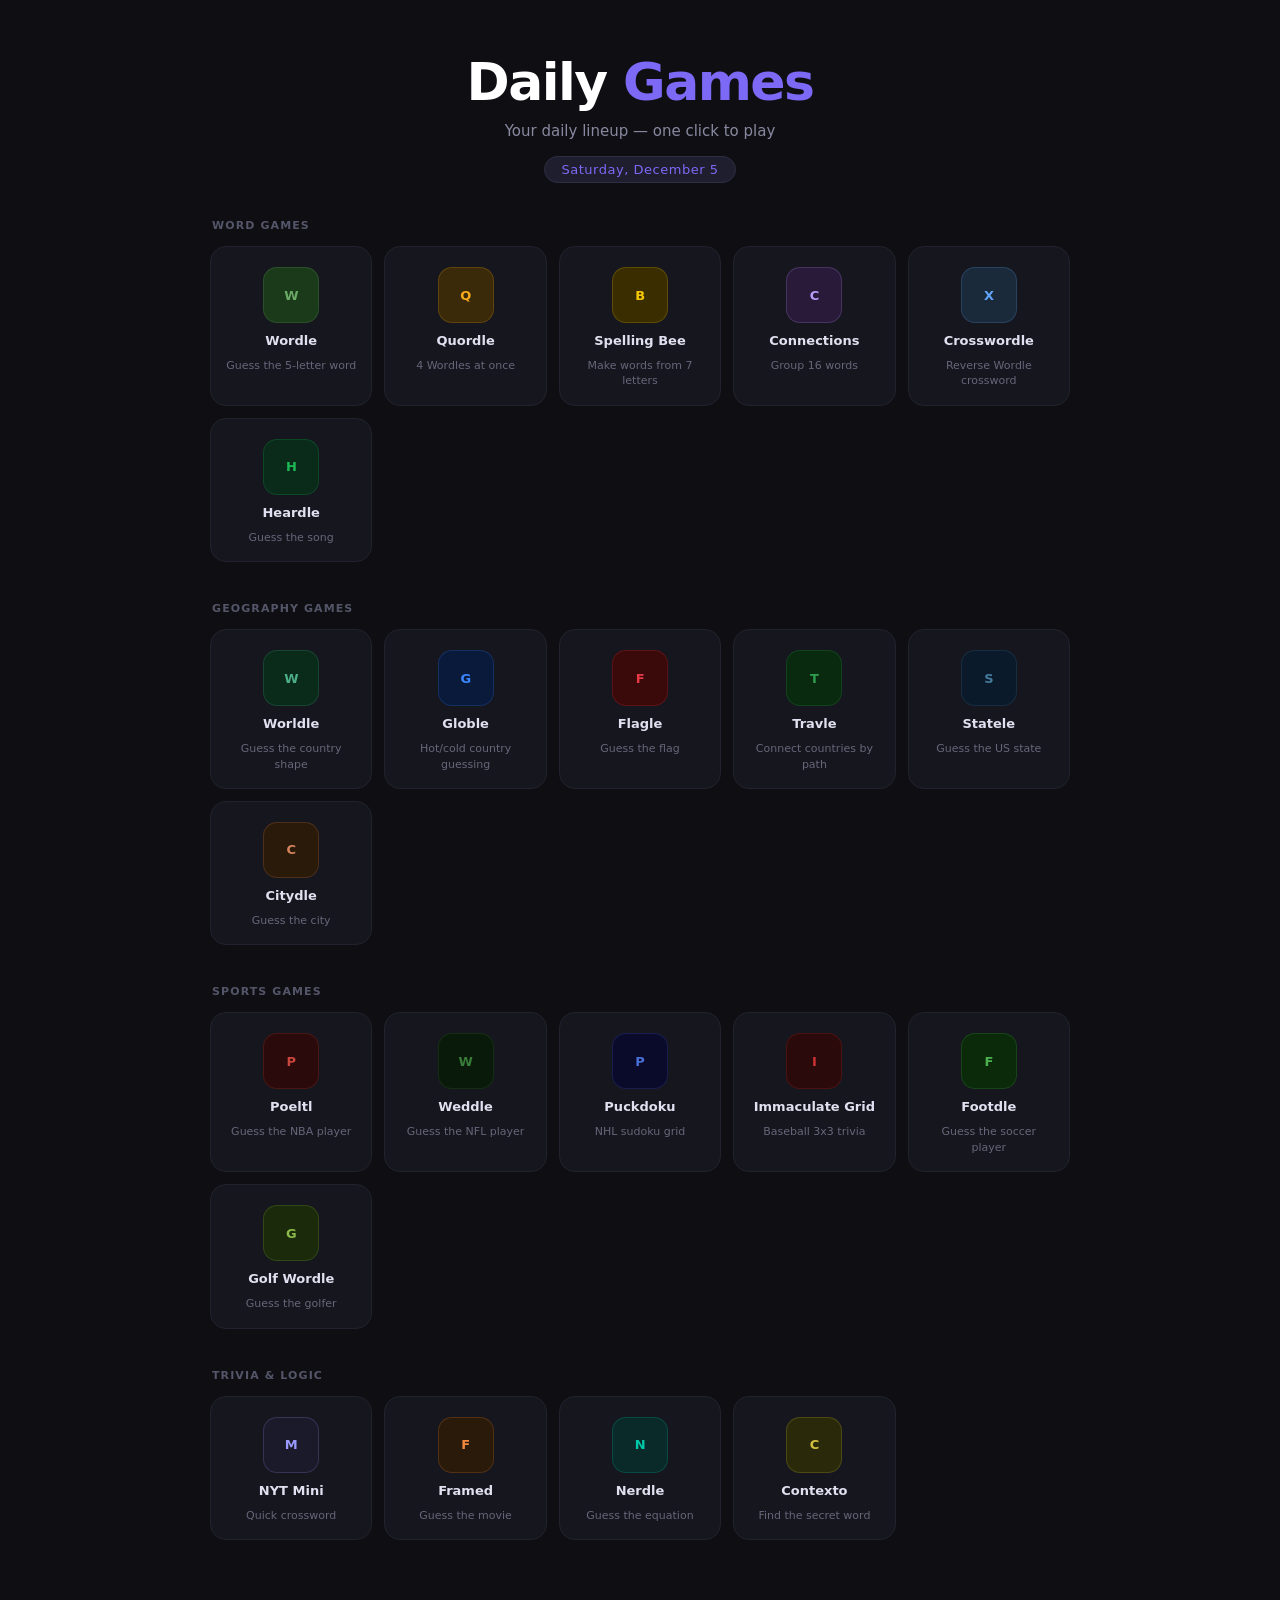
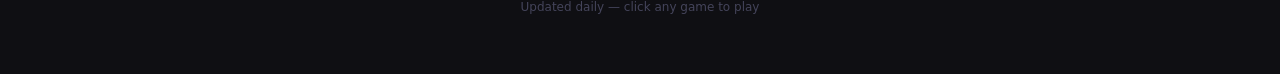
==== index.html @ 41d99f21 "Add files via upload" ====
<!DOCTYPE html>
<html lang="en">
<head>
  <meta charset="UTF-8" />
  <meta name="viewport" content="width=device-width, initial-scale=1.0" />
  <title>Daily Games</title>
  <style>
    *, *::before, *::after { box-sizing: border-box; margin: 0; padding: 0; }

    body {
      font-family: system-ui, -apple-system, sans-serif;
      background: #0f0f13;
      color: #e8e8f0;
      min-height: 100vh;
      padding: 0 16px 60px;
    }

    header {
      text-align: center;
      padding: 52px 0 36px;
    }

    header h1 {
      font-size: clamp(32px, 6vw, 52px);
      font-weight: 700;
      letter-spacing: -0.03em;
      color: #ffffff;
    }

    header h1 span {
      color: #7c6af7;
    }

    header p {
      margin-top: 10px;
      font-size: 15px;
      color: #8888a0;
    }

    .date-pill {
      display: inline-block;
      margin-top: 16px;
      background: #1e1e2e;
      border: 1px solid #2e2e44;
      border-radius: 999px;
      padding: 5px 16px;
      font-size: 13px;
      color: #7c6af7;
      letter-spacing: 0.04em;
    }

    .section {
      max-width: 860px;
      margin: 0 auto 40px;
    }

    .section-label {
      font-size: 11px;
      font-weight: 600;
      letter-spacing: 0.1em;
      text-transform: uppercase;
      color: #55556a;
      margin-bottom: 14px;
      padding-left: 2px;
    }

    .grid {
      display: grid;
      grid-template-columns: repeat(auto-fill, minmax(150px, 1fr));
      gap: 12px;
    }

    .card {
      background: #16161f;
      border: 1px solid #22222e;
      border-radius: 16px;
      padding: 20px 14px 16px;
      display: flex;
      flex-direction: column;
      align-items: center;
      gap: 10px;
      text-decoration: none;
      transition: border-color 0.15s, background 0.15s, transform 0.1s;
      cursor: pointer;
    }

    .card:hover {
      background: #1c1c28;
      border-color: #3a3a55;
      transform: translateY(-2px);
    }

    .card:active {
      transform: translateY(0);
    }

    .icon {
      width: 56px;
      height: 56px;
      border-radius: 14px;
      display: flex;
      align-items: center;
      justify-content: center;
      font-size: 13px;
      font-weight: 700;
      letter-spacing: -0.02em;
    }

    .card-name {
      font-size: 13px;
      font-weight: 600;
      color: #e0e0f0;
      text-align: center;
    }

    .card-type {
      font-size: 11px;
      color: #66667a;
      text-align: center;
      line-height: 1.4;
    }

    footer {
      text-align: center;
      padding-top: 20px;
      font-size: 12px;
      color: #44445a;
    }

    @media (max-width: 480px) {
      .grid { grid-template-columns: repeat(auto-fill, minmax(130px, 1fr)); gap: 10px; }
    }
  </style>
</head>
<body>

<header>
  <h1>Daily <span>Games</span></h1>
  <p>Your daily lineup — one click to play</p>
  <div class="date-pill" id="today-date"></div>
</header>

<div class="section">
  <p class="section-label">Word Games</p>
  <div class="grid" id="word-games"></div>
</div>

<div class="section">
  <p class="section-label">Geography Games</p>
  <div class="grid" id="geo-games"></div>
</div>

<div class="section">
  <p class="section-label">Sports Games</p>
  <div class="grid" id="sports-games"></div>
</div>

<div class="section">
  <p class="section-label">Trivia &amp; Logic</p>
  <div class="grid" id="trivia-games"></div>
</div>

<footer>Updated daily &mdash; click any game to play</footer>

<script>
  const wordGames = [
    { name: "Wordle", type: "Guess the 5-letter word", url: "https://www.nytimes.com/games/wordle/index.html", bg: "#1a3a1a", color: "#6aaa64", letter: "W" },
    { name: "Quordle", type: "4 Wordles at once", url: "https://www.merriam-webster.com/games/quordle/", bg: "#3a2a0a", color: "#f6aa1c", letter: "Q" },
    { name: "Spelling Bee", type: "Make words from 7 letters", url: "https://www.nytimes.com/puzzles/spelling-bee", bg: "#3a2e00", color: "#f7c60a", letter: "B" },
    { name: "Connections", type: "Group 16 words", url: "https://www.nytimes.com/games/connections", bg: "#2a1a3a", color: "#b59df8", letter: "C" },
    { name: "Crosswordle", type: "Reverse Wordle crossword", url: "https://crosswordle.vercel.app/", bg: "#1a2a3a", color: "#60a5fa", letter: "X" },
    { name: "Heardle", type: "Guess the song", url: "https://spotify.com/heardle", bg: "#0a2a1a", color: "#1db954", letter: "H" },
  ];

  const geoGames = [
    { name: "Worldle", type: "Guess the country shape", url: "https://worldle.teuteuf.fr/", bg: "#0a2a1a", color: "#4caf8a", letter: "W" },
    { name: "Globle", type: "Hot/cold country guessing", url: "https://globle-game.com/", bg: "#0a1a3a", color: "#3a86ff", letter: "G" },
    { name: "Flagle", type: "Guess the flag", url: "https://www.flagle.io/", bg: "#3a0a0a", color: "#e63946", letter: "F" },
    { name: "Travle", type: "Connect countries by path", url: "https://travle.earth/", bg: "#0a2a10", color: "#2d9e4f", letter: "T" },
    { name: "Statele", type: "Guess the US state", url: "https://statele.teuteuf.fr/", bg: "#0a1a2a", color: "#457b9d", letter: "S" },
    { name: "Citydle", type: "Guess the city", url: "https://citydle.com/", bg: "#2a1a0a", color: "#d4845a", letter: "C" },
  ];

  const sportsGames = [
    { name: "Poeltl", type: "Guess the NBA player", url: "https://poeltl.dunk.town/", bg: "#2a0a0a", color: "#c9463d", letter: "P" },
    { name: "Weddle", type: "Guess the NFL player", url: "https://www.weddlegame.com/", bg: "#0a1a0a", color: "#3a7d3a", letter: "W" },
    { name: "Puckdoku", type: "NHL sudoku grid", url: "https://puckdoku.com/", bg: "#0a0a2a", color: "#4a6fd8", letter: "P" },
    { name: "Immaculate Grid", type: "Baseball 3x3 trivia", url: "https://www.immaculategrid.com/", bg: "#2a0a0a", color: "#cc3433", letter: "I" },
    { name: "Footdle", type: "Guess the soccer player", url: "https://www.footdle.app/", bg: "#0a2a0a", color: "#4caf50", letter: "F" },
    { name: "Golf Wordle", type: "Guess the golfer", url: "https://golfdle.com/", bg: "#1a2a0a", color: "#8ab84a", letter: "G" },
  ];

  const triviaGames = [
    { name: "NYT Mini", type: "Quick crossword", url: "https://www.nytimes.com/crosswords/game/mini", bg: "#1a1a2a", color: "#9999ff", letter: "M" },
    { name: "Framed", type: "Guess the movie", url: "https://framed.wtf/", bg: "#2a1a0a", color: "#f0883e", letter: "F" },
    { name: "Nerdle", type: "Guess the equation", url: "https://nerdlegame.com/", bg: "#0a2a2a", color: "#00c8aa", letter: "N" },
    { name: "Contexto", type: "Find the secret word", url: "https://contexto.me/", bg: "#2a2a0a", color: "#d4c040", letter: "C" },
  ];

  function renderGames(games, containerId) {
    const container = document.getElementById(containerId);
    games.forEach(g => {
      const a = document.createElement('a');
      a.className = 'card';
      a.href = g.url;
      a.target = '_blank';
      a.rel = 'noopener noreferrer';
      a.innerHTML = `
        <div class="icon" style="background:${g.bg}; color:${g.color}; border: 1px solid ${g.color}33;">${g.letter}</div>
        <p class="card-name">${g.name}</p>
        <p class="card-type">${g.type}</p>
      `;
      container.appendChild(a);
    });
  }

  renderGames(wordGames, 'word-games');
  renderGames(geoGames, 'geo-games');
  renderGames(sportsGames, 'sports-games');
  renderGames(triviaGames, 'trivia-games');

  const d = new Date();
  document.getElementById('today-date').textContent = d.toLocaleDateString('en-US', { weekday: 'long', month: 'long', day: 'numeric' });
</script>

</body>
</html>
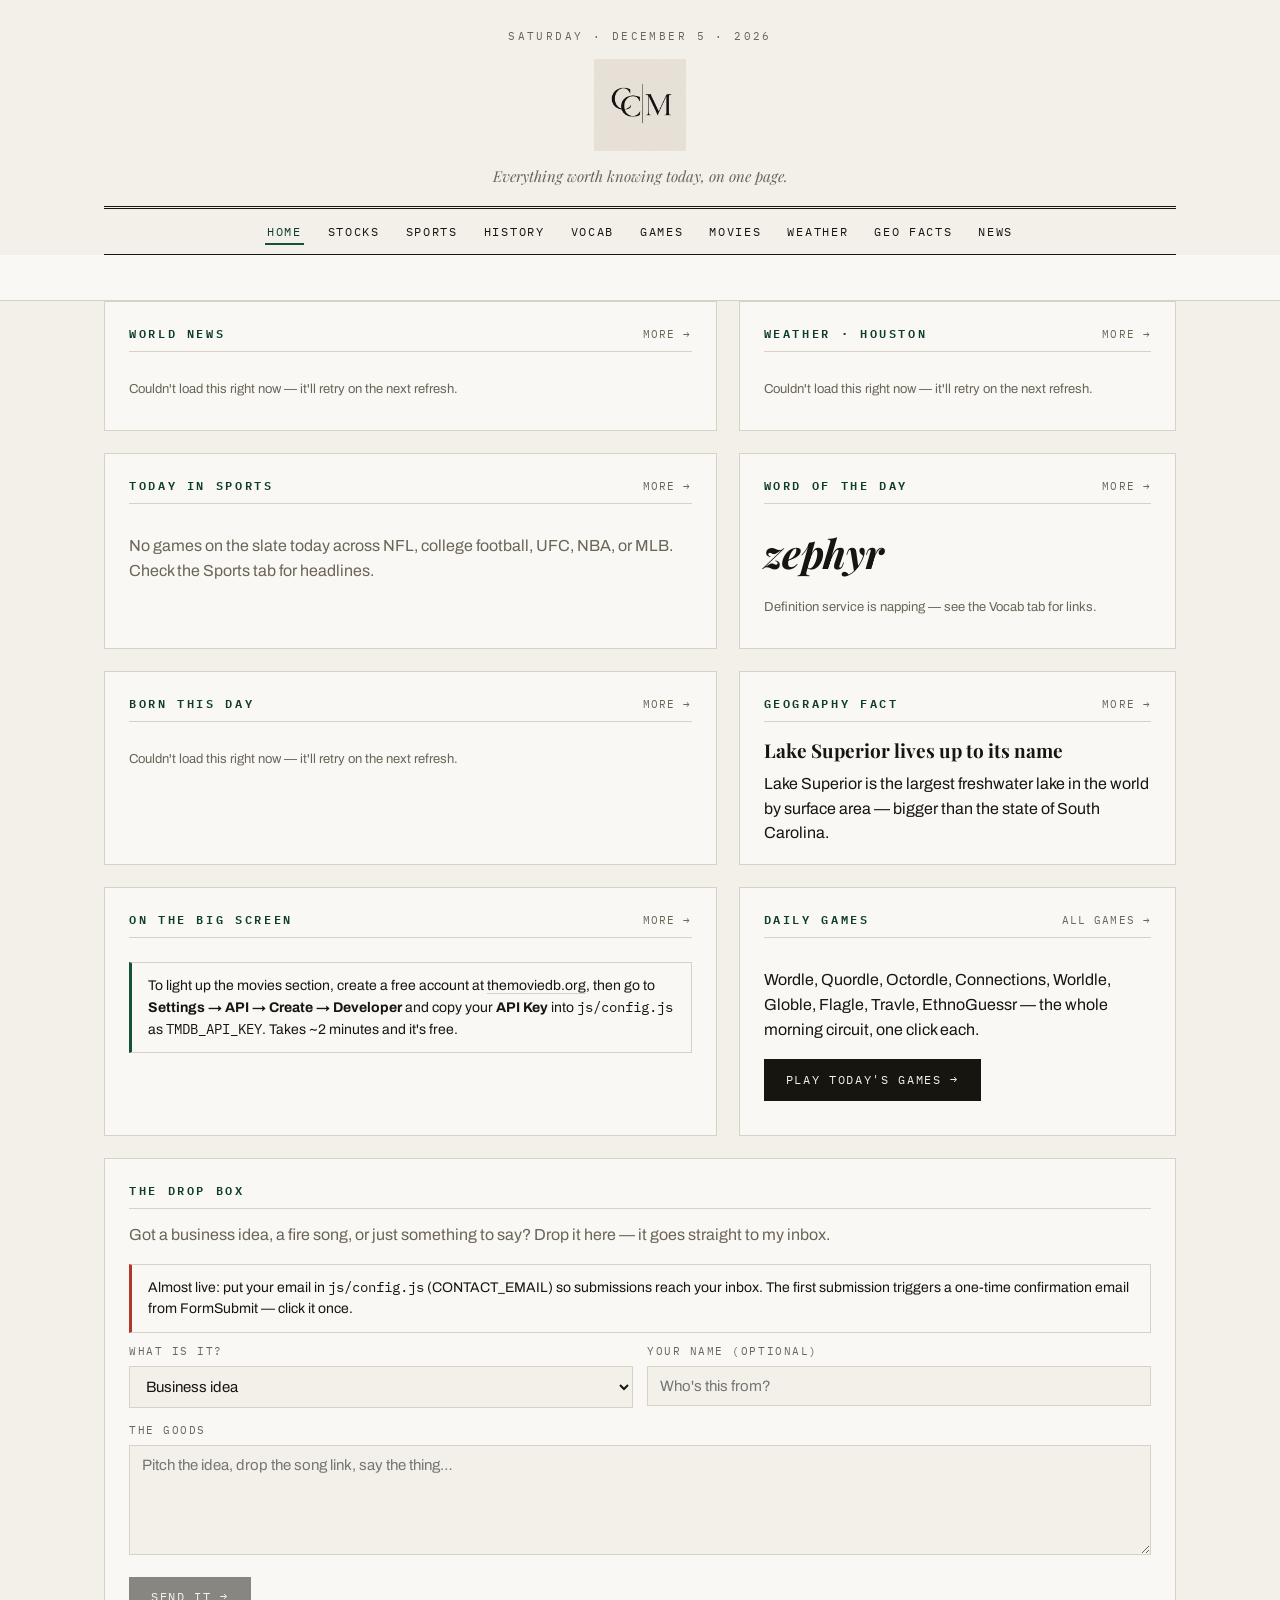
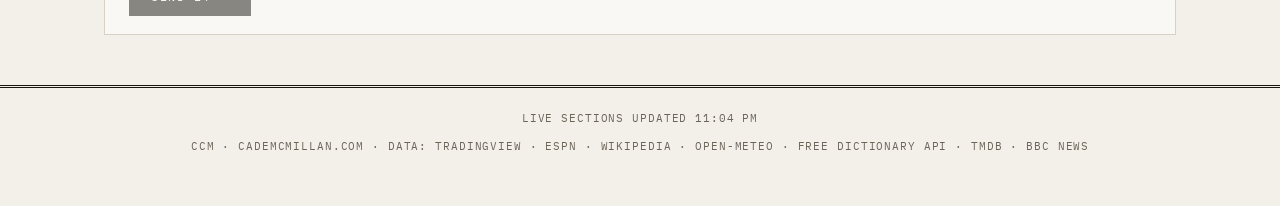
==== commit 3db0aeb8: "Add files via upload" ====
--- a/index.html
+++ b/index.html
@@ -1,227 +1,135 @@
 <!DOCTYPE html>
 <html lang="en">
 <head>
-  <meta charset="UTF-8" />
-  <meta name="viewport" content="width=device-width, initial-scale=1.0" />
-  <title>Daily Games</title>
-  <style>
-    *, *::before, *::after { box-sizing: border-box; margin: 0; padding: 0; }
+<meta charset="UTF-8">
+<meta name="viewport" content="width=device-width, initial-scale=1.0">
+<title>CCM — The Daily Briefing</title>
+<meta name="description" content="Cade McMillan's daily briefing: markets, sports, weather, words, history, movies, and world news.">
+<link rel="icon" type="image/png" href="assets/ccm-logo.png">
+<link rel="preconnect" href="https://fonts.googleapis.com">
+<link rel="preconnect" href="https://fonts.gstatic.com" crossorigin>
+<link href="https://fonts.googleapis.com/css2?family=Playfair+Display:ital,wght@0,600;0,700;0,800;1,600;1,700&family=Archivo:wght@400;500;600;700&family=IBM+Plex+Mono:wght@400;500;600&display=swap" rel="stylesheet">
+<link rel="stylesheet" href="css/style.css">
+</head>
+<body data-page="home">
 
-    body {
-      font-family: system-ui, -apple-system, sans-serif;
-      background: #0f0f13;
-      color: #e8e8f0;
-      min-height: 100vh;
-      padding: 0 16px 60px;
-    }
-
-    header {
-      text-align: center;
-      padding: 52px 0 36px;
-    }
-
-    header h1 {
-      font-size: clamp(32px, 6vw, 52px);
-      font-weight: 700;
-      letter-spacing: -0.03em;
-      color: #ffffff;
-    }
-
-    header h1 span {
-      color: #7c6af7;
-    }
-
-    header p {
-      margin-top: 10px;
-      font-size: 15px;
-      color: #8888a0;
-    }
-
-    .date-pill {
-      display: inline-block;
-      margin-top: 16px;
-      background: #1e1e2e;
-      border: 1px solid #2e2e44;
-      border-radius: 999px;
-      padding: 5px 16px;
-      font-size: 13px;
-      color: #7c6af7;
-      letter-spacing: 0.04em;
-    }
-
-    .section {
-      max-width: 860px;
-      margin: 0 auto 40px;
-    }
-
-    .section-label {
-      font-size: 11px;
-      font-weight: 600;
-      letter-spacing: 0.1em;
-      text-transform: uppercase;
-      color: #55556a;
-      margin-bottom: 14px;
-      padding-left: 2px;
-    }
-
-    .grid {
-      display: grid;
-      grid-template-columns: repeat(auto-fill, minmax(150px, 1fr));
-      gap: 12px;
-    }
-
-    .card {
-      background: #16161f;
-      border: 1px solid #22222e;
-      border-radius: 16px;
-      padding: 20px 14px 16px;
-      display: flex;
-      flex-direction: column;
-      align-items: center;
-      gap: 10px;
-      text-decoration: none;
-      transition: border-color 0.15s, background 0.15s, transform 0.1s;
-      cursor: pointer;
-    }
-
-    .card:hover {
-      background: #1c1c28;
-      border-color: #3a3a55;
-      transform: translateY(-2px);
-    }
-
-    .card:active {
-      transform: translateY(0);
-    }
-
-    .icon {
-      width: 56px;
-      height: 56px;
-      border-radius: 14px;
-      display: flex;
-      align-items: center;
-      justify-content: center;
-      font-size: 13px;
-      font-weight: 700;
-      letter-spacing: -0.02em;
-    }
-
-    .card-name {
-      font-size: 13px;
-      font-weight: 600;
-      color: #e0e0f0;
-      text-align: center;
-    }
-
-    .card-type {
-      font-size: 11px;
-      color: #66667a;
-      text-align: center;
-      line-height: 1.4;
-    }
-
-    footer {
-      text-align: center;
-      padding-top: 20px;
-      font-size: 12px;
-      color: #44445a;
-    }
-
-    @media (max-width: 480px) {
-      .grid { grid-template-columns: repeat(auto-fill, minmax(130px, 1fr)); gap: 10px; }
-    }
-  </style>
-</head>
-<body>
-
-<header>
-  <h1>Daily <span>Games</span></h1>
-  <p>Your daily lineup — one click to play</p>
-  <div class="date-pill" id="today-date"></div>
+<header class="masthead wrap">
+  <div class="dateline" id="dateline">THE DAILY BRIEFING</div>
+  <a class="logo-link" href="index.html" aria-label="CCM home">
+    <img class="logo" src="assets/ccm-logo.png" alt="CCM monogram">
+  </a>
+  <div class="tagline">Everything worth knowing today, on one page.</div>
+  <nav class="mainnav" aria-label="Main">
+    <ul>
+      <li><a data-nav="home" href="index.html">Home</a></li>
+      <li><a data-nav="stocks" href="stocks.html">Stocks</a></li>
+      <li><a data-nav="sports" href="sports.html">Sports</a></li>
+      <li><a data-nav="history" href="history.html">History</a></li>
+      <li><a data-nav="vocab" href="vocab.html">Vocab</a></li>
+      <li><a data-nav="games" href="games.html">Games</a></li>
+      <li><a data-nav="movies" href="movies.html">Movies</a></li>
+      <li><a data-nav="weather" href="weather.html">Weather</a></li>
+      <li><a data-nav="geo" href="geo.html">Geo Facts</a></li>
+      <li><a data-nav="news" href="news.html">News</a></li>
+    </ul>
+  </nav>
 </header>
 
-<div class="section">
-  <p class="section-label">Word Games</p>
-  <div class="grid" id="word-games"></div>
-</div>
+<div class="ticker-strip"><div class="wrap" id="ticker"></div></div>
 
-<div class="section">
-  <p class="section-label">Geography Games</p>
-  <div class="grid" id="geo-games"></div>
-</div>
+<main class="wrap">
 
-<div class="section">
-  <p class="section-label">Sports Games</p>
-  <div class="grid" id="sports-games"></div>
-</div>
+  <div class="home-grid">
 
-<div class="section">
-  <p class="section-label">Trivia &amp; Logic</p>
-  <div class="grid" id="trivia-games"></div>
-</div>
+    <section class="module">
+      <div class="eyebrow"><h2>World News</h2><a class="more" href="news.html">More →</a></div>
+      <div class="body" id="home-news"></div>
+    </section>
 
-<footer>Updated daily &mdash; click any game to play</footer>
+    <section class="module">
+      <div class="eyebrow"><h2>Weather · Houston</h2><a class="more" href="weather.html">More →</a></div>
+      <div class="body" id="home-weather"></div>
+    </section>
 
-<script>
-  const wordGames = [
-    { name: "Wordle", type: "Guess the 5-letter word", url: "https://www.nytimes.com/games/wordle/index.html", bg: "#1a3a1a", color: "#6aaa64", letter: "W" },
-    { name: "Quordle", type: "4 Wordles at once", url: "https://www.merriam-webster.com/games/quordle/", bg: "#3a2a0a", color: "#f6aa1c", letter: "Q" },
-    { name: "Spelling Bee", type: "Make words from 7 letters", url: "https://www.nytimes.com/puzzles/spelling-bee", bg: "#3a2e00", color: "#f7c60a", letter: "B" },
-    { name: "Connections", type: "Group 16 words", url: "https://www.nytimes.com/games/connections", bg: "#2a1a3a", color: "#b59df8", letter: "C" },
-    { name: "Crosswordle", type: "Reverse Wordle crossword", url: "https://crosswordle.vercel.app/", bg: "#1a2a3a", color: "#60a5fa", letter: "X" },
-    { name: "Heardle", type: "Guess the song", url: "https://spotify.com/heardle", bg: "#0a2a1a", color: "#1db954", letter: "H" },
-  ];
+    <section class="module">
+      <div class="eyebrow"><h2>Today in Sports</h2><a class="more" href="sports.html">More →</a></div>
+      <div class="body" id="home-sports"></div>
+    </section>
 
-  const geoGames = [
-    { name: "Worldle", type: "Guess the country shape", url: "https://worldle.teuteuf.fr/", bg: "#0a2a1a", color: "#4caf8a", letter: "W" },
-    { name: "Globle", type: "Hot/cold country guessing", url: "https://globle-game.com/", bg: "#0a1a3a", color: "#3a86ff", letter: "G" },
-    { name: "Flagle", type: "Guess the flag", url: "https://www.flagle.io/", bg: "#3a0a0a", color: "#e63946", letter: "F" },
-    { name: "Travle", type: "Connect countries by path", url: "https://travle.earth/", bg: "#0a2a10", color: "#2d9e4f", letter: "T" },
-    { name: "Statele", type: "Guess the US state", url: "https://statele.teuteuf.fr/", bg: "#0a1a2a", color: "#457b9d", letter: "S" },
-    { name: "Citydle", type: "Guess the city", url: "https://citydle.com/", bg: "#2a1a0a", color: "#d4845a", letter: "C" },
-  ];
+    <section class="module">
+      <div class="eyebrow"><h2>Word of the Day</h2><a class="more" href="vocab.html">More →</a></div>
+      <div class="body" id="home-vocab"></div>
+    </section>
 
-  const sportsGames = [
-    { name: "Poeltl", type: "Guess the NBA player", url: "https://poeltl.dunk.town/", bg: "#2a0a0a", color: "#c9463d", letter: "P" },
-    { name: "Weddle", type: "Guess the NFL player", url: "https://www.weddlegame.com/", bg: "#0a1a0a", color: "#3a7d3a", letter: "W" },
-    { name: "Puckdoku", type: "NHL sudoku grid", url: "https://puckdoku.com/", bg: "#0a0a2a", color: "#4a6fd8", letter: "P" },
-    { name: "Immaculate Grid", type: "Baseball 3x3 trivia", url: "https://www.immaculategrid.com/", bg: "#2a0a0a", color: "#cc3433", letter: "I" },
-    { name: "Footdle", type: "Guess the soccer player", url: "https://www.footdle.app/", bg: "#0a2a0a", color: "#4caf50", letter: "F" },
-    { name: "Golf Wordle", type: "Guess the golfer", url: "https://golfdle.com/", bg: "#1a2a0a", color: "#8ab84a", letter: "G" },
-  ];
+    <section class="module">
+      <div class="eyebrow"><h2>Born This Day</h2><a class="more" href="history.html">More →</a></div>
+      <div class="body" id="home-figure"></div>
+    </section>
 
-  const triviaGames = [
-    { name: "NYT Mini", type: "Quick crossword", url: "https://www.nytimes.com/crosswords/game/mini", bg: "#1a1a2a", color: "#9999ff", letter: "M" },
-    { name: "Framed", type: "Guess the movie", url: "https://framed.wtf/", bg: "#2a1a0a", color: "#f0883e", letter: "F" },
-    { name: "Nerdle", type: "Guess the equation", url: "https://nerdlegame.com/", bg: "#0a2a2a", color: "#00c8aa", letter: "N" },
-    { name: "Contexto", type: "Find the secret word", url: "https://contexto.me/", bg: "#2a2a0a", color: "#d4c040", letter: "C" },
-  ];
+    <section class="module">
+      <div class="eyebrow"><h2>Geography Fact</h2><a class="more" href="geo.html">More →</a></div>
+      <div class="body" id="home-geo"></div>
+    </section>
 
-  function renderGames(games, containerId) {
-    const container = document.getElementById(containerId);
-    games.forEach(g => {
-      const a = document.createElement('a');
-      a.className = 'card';
-      a.href = g.url;
-      a.target = '_blank';
-      a.rel = 'noopener noreferrer';
-      a.innerHTML = `
-        <div class="icon" style="background:${g.bg}; color:${g.color}; border: 1px solid ${g.color}33;">${g.letter}</div>
-        <p class="card-name">${g.name}</p>
-        <p class="card-type">${g.type}</p>
-      `;
-      container.appendChild(a);
-    });
-  }
+    <section class="module">
+      <div class="eyebrow"><h2>On the Big Screen</h2><a class="more" href="movies.html">More →</a></div>
+      <div class="body" id="home-movies"></div>
+    </section>
 
-  renderGames(wordGames, 'word-games');
-  renderGames(geoGames, 'geo-games');
-  renderGames(sportsGames, 'sports-games');
-  renderGames(triviaGames, 'trivia-games');
+    <section class="module">
+      <div class="eyebrow"><h2>Daily Games</h2><a class="more" href="games.html">All games →</a></div>
+      <div class="body">
+        <p>Wordle, Quordle, Octordle, Connections, Worldle, Globle, Flagle, Travle, EthnoGuessr — the whole morning circuit, one click each.</p>
+        <p style="margin-top:14px"><a class="btn" href="games.html">Play today's games →</a></p>
+      </div>
+    </section>
 
-  const d = new Date();
-  document.getElementById('today-date').textContent = d.toLocaleDateString('en-US', { weekday: 'long', month: 'long', day: 'numeric' });
-</script>
+    <section class="module full" id="dropbox">
+      <div class="eyebrow"><h2>The Drop Box</h2></div>
+      <div class="body">
+        <p class="muted" style="margin-top:0">Got a business idea, a fire song, or just something to say? Drop it here — it goes straight to my inbox.</p>
+        <div id="dropbox-note"></div>
+        <form id="dropbox-form" class="dropbox" action="#" method="POST">
+          <input type="hidden" name="_subject" value="New drop from cademcmillan.com">
+          <input type="hidden" name="_captcha" value="false">
+          <input type="hidden" name="_next" value="https://cademcmillan.com/?sent=1#dropbox">
+          <input type="text" name="_honey" style="display:none" tabindex="-1" autocomplete="off">
+          <div>
+            <label for="db-type">What is it?</label>
+            <select id="db-type" name="type">
+              <option>Business idea</option>
+              <option>Fire song</option>
+              <option>Comment</option>
+            </select>
+          </div>
+          <div>
+            <label for="db-name">Your name (optional)</label>
+            <input id="db-name" type="text" name="name" placeholder="Who's this from?">
+          </div>
+          <div class="span2">
+            <label for="db-msg">The goods</label>
+            <textarea id="db-msg" name="message" required placeholder="Pitch the idea, drop the song link, say the thing…"></textarea>
+          </div>
+          <div class="span2">
+            <button class="btn" type="submit">Send it →</button>
+          </div>
+        </form>
+      </div>
+    </section>
 
+  </div>
+
+</main>
+
+<footer>
+  <div class="wrap">
+    <div id="last-updated"></div>
+    <p>CCM · CADEMCMILLAN.COM · DATA: TRADINGVIEW · ESPN · WIKIPEDIA · OPEN-METEO · FREE DICTIONARY API · TMDB · BBC NEWS</p>
+  </div>
+</footer>
+
+<script src="js/config.js"></script>
+<script src="js/data.js"></script>
+<script src="js/app.js"></script>
 </body>
 </html>
--- a/css/style.css
+++ b/css/style.css
@@ -0,0 +1,470 @@
+/* ============================================================
+   CCM — cademcmillan.com
+   A personal daily briefing. Palette drawn from the CCM
+   monogram: warm paper, near-black ink, hunter-green accent.
+   Type: Playfair Display (display) / Archivo (body) /
+   IBM Plex Mono (data, labels, tickers).
+   ============================================================ */
+
+:root {
+  --paper: #f3f0ea;
+  --card: #faf8f4;
+  --ink: #17150f;
+  --ink-soft: #6b6459;
+  --rule: #d8d2c5;
+  --accent: #14523b;      /* hunter green */
+  --accent-ink: #0e3d2c;
+  --up: #147a46;
+  --down: #b0392c;
+  --serif: "Playfair Display", Georgia, serif;
+  --sans: "Archivo", "Helvetica Neue", Arial, sans-serif;
+  --mono: "IBM Plex Mono", "SF Mono", Menlo, monospace;
+}
+
+* { box-sizing: border-box; }
+
+html { scroll-behavior: smooth; }
+
+body {
+  margin: 0;
+  background: var(--paper);
+  color: var(--ink);
+  font-family: var(--sans);
+  font-size: 16px;
+  line-height: 1.55;
+  -webkit-font-smoothing: antialiased;
+}
+
+a { color: inherit; text-decoration-color: var(--rule); text-underline-offset: 3px; }
+a:hover { color: var(--accent); text-decoration-color: var(--accent); }
+a:focus-visible, button:focus-visible, input:focus-visible,
+select:focus-visible, textarea:focus-visible {
+  outline: 2px solid var(--accent);
+  outline-offset: 2px;
+}
+
+img { max-width: 100%; }
+
+.wrap { max-width: 1120px; margin: 0 auto; padding: 0 24px; }
+
+/* ---------- Masthead ---------- */
+
+.masthead { text-align: center; padding-top: 28px; }
+
+.masthead .dateline {
+  font-family: var(--mono);
+  font-size: 11px;
+  letter-spacing: 0.22em;
+  text-transform: uppercase;
+  color: var(--ink-soft);
+  margin-bottom: 14px;
+}
+
+.masthead .logo-link { display: inline-block; }
+.masthead img.logo { height: 92px; width: auto; mix-blend-mode: multiply; }
+
+.masthead .tagline {
+  font-family: var(--serif);
+  font-style: italic;
+  font-size: 15px;
+  color: var(--ink-soft);
+  margin: 6px 0 18px;
+}
+
+/* ---------- Nav ---------- */
+
+nav.mainnav {
+  border-top: 3px double var(--ink);
+  border-bottom: 1px solid var(--ink);
+  margin-top: 6px;
+}
+
+nav.mainnav ul {
+  list-style: none;
+  margin: 0;
+  padding: 10px 0;
+  display: flex;
+  flex-wrap: wrap;
+  justify-content: center;
+  gap: 4px 22px;
+}
+
+nav.mainnav a {
+  font-family: var(--mono);
+  font-size: 12px;
+  letter-spacing: 0.14em;
+  text-transform: uppercase;
+  text-decoration: none;
+  padding: 4px 2px;
+  border-bottom: 2px solid transparent;
+}
+
+nav.mainnav a:hover { color: var(--accent); }
+nav.mainnav a.active { border-bottom-color: var(--accent); color: var(--accent-ink); }
+
+/* ---------- Ticker strip ---------- */
+
+.ticker-strip {
+  border-bottom: 1px solid var(--rule);
+  background: var(--card);
+  min-height: 46px;
+}
+
+/* ---------- Page title (tab pages) ---------- */
+
+.page-head { text-align: center; margin: 40px 0 8px; }
+.page-head h1 {
+  font-family: var(--serif);
+  font-weight: 800;
+  font-size: clamp(30px, 4.5vw, 44px);
+  margin: 0 0 6px;
+  letter-spacing: -0.01em;
+}
+.page-head p.sub {
+  color: var(--ink-soft);
+  font-size: 15px;
+  margin: 0 auto;
+  max-width: 620px;
+}
+
+/* ---------- Module cards ---------- */
+
+main { padding: 34px 0 10px; }
+
+.home-grid {
+  display: grid;
+  grid-template-columns: 7fr 5fr;
+  gap: 22px;
+  margin-bottom: 22px;
+}
+
+.module {
+  background: var(--card);
+  border: 1px solid var(--rule);
+  padding: 22px 24px 18px;
+  display: flex;
+  flex-direction: column;
+}
+
+.module.full { grid-column: 1 / -1; }
+
+.eyebrow {
+  display: flex;
+  align-items: baseline;
+  justify-content: space-between;
+  gap: 12px;
+  border-bottom: 1px solid var(--rule);
+  padding-bottom: 8px;
+  margin-bottom: 14px;
+}
+
+.eyebrow h2 {
+  font-family: var(--mono);
+  font-size: 12px;
+  font-weight: 600;
+  letter-spacing: 0.22em;
+  text-transform: uppercase;
+  color: var(--accent-ink);
+  margin: 0;
+}
+
+.eyebrow a.more {
+  font-family: var(--mono);
+  font-size: 11px;
+  letter-spacing: 0.1em;
+  text-transform: uppercase;
+  text-decoration: none;
+  color: var(--ink-soft);
+  white-space: nowrap;
+}
+.eyebrow a.more:hover { color: var(--accent); }
+
+.module .body { flex: 1; }
+
+.muted { color: var(--ink-soft); }
+.small { font-size: 13px; }
+.mono { font-family: var(--mono); }
+
+.loading {
+  font-family: var(--mono);
+  font-size: 12px;
+  color: var(--ink-soft);
+  letter-spacing: 0.08em;
+}
+
+/* ---------- Headline lists ---------- */
+
+ul.headlines { list-style: none; margin: 0; padding: 0; }
+ul.headlines li {
+  padding: 9px 0;
+  border-bottom: 1px dotted var(--rule);
+}
+ul.headlines li:last-child { border-bottom: none; }
+ul.headlines a { text-decoration: none; font-weight: 600; font-size: 15px; }
+ul.headlines a:hover { text-decoration: underline; }
+ul.headlines .meta {
+  display: block;
+  font-family: var(--mono);
+  font-size: 11px;
+  color: var(--ink-soft);
+  margin-top: 2px;
+  letter-spacing: 0.05em;
+}
+
+/* ---------- Sports ---------- */
+
+.gamerow {
+  display: flex;
+  justify-content: space-between;
+  align-items: baseline;
+  gap: 12px;
+  padding: 8px 0;
+  border-bottom: 1px dotted var(--rule);
+  font-size: 14.5px;
+}
+.gamerow:last-child { border-bottom: none; }
+.gamerow .matchup { font-weight: 600; }
+.gamerow .odds { font-family: var(--mono); font-size: 12px; color: var(--accent-ink); }
+.gamerow .when { font-family: var(--mono); font-size: 12px; color: var(--ink-soft); white-space: nowrap; }
+
+.league-label {
+  font-family: var(--mono);
+  font-size: 11px;
+  letter-spacing: 0.18em;
+  text-transform: uppercase;
+  color: var(--ink-soft);
+  margin: 14px 0 2px;
+}
+.league-label:first-child { margin-top: 0; }
+
+/* ---------- Historical figure / vocab ---------- */
+
+.figure-flex { display: flex; gap: 18px; align-items: flex-start; }
+.figure-flex img {
+  width: 110px;
+  flex: 0 0 auto;
+  border: 1px solid var(--rule);
+  filter: grayscale(35%);
+}
+.figure-flex h3, .fig-name {
+  font-family: var(--serif);
+  font-size: 22px;
+  font-weight: 700;
+  margin: 0 0 4px;
+}
+.fig-years { font-family: var(--mono); font-size: 12px; color: var(--ink-soft); }
+
+.word-display {
+  font-family: var(--serif);
+  font-style: italic;
+  font-weight: 700;
+  font-size: clamp(30px, 4vw, 40px);
+  margin: 4px 0 2px;
+  letter-spacing: -0.01em;
+}
+.word-pos { font-family: var(--mono); font-size: 12px; color: var(--ink-soft); letter-spacing: 0.1em; }
+.word-def { font-size: 16px; margin-top: 10px; }
+
+/* ---------- Weather ---------- */
+
+.weather-now { display: flex; align-items: center; gap: 18px; }
+.weather-now .temp {
+  font-family: var(--serif);
+  font-size: 56px;
+  font-weight: 800;
+  line-height: 1;
+}
+.weather-now .cond { font-size: 15px; }
+.weather-now .icon { font-size: 40px; line-height: 1; }
+.hi-lo { font-family: var(--mono); font-size: 12px; color: var(--ink-soft); margin-top: 4px; }
+
+.city-card { margin-bottom: 26px; }
+.city-card h3 { font-family: var(--serif); font-size: 24px; margin: 0 0 10px; }
+.forecast-row { display: flex; gap: 10px; flex-wrap: wrap; margin-top: 14px; }
+.fday {
+  flex: 1 1 90px;
+  border: 1px solid var(--rule);
+  background: var(--paper);
+  text-align: center;
+  padding: 10px 6px;
+  font-size: 13px;
+}
+.fday .d { font-family: var(--mono); font-size: 11px; text-transform: uppercase; letter-spacing: 0.1em; color: var(--ink-soft); }
+.fday .i { font-size: 22px; margin: 4px 0; }
+.fday .t { font-family: var(--mono); font-size: 12px; }
+
+/* ---------- Movies ---------- */
+
+.poster-grid {
+  display: grid;
+  grid-template-columns: repeat(auto-fill, minmax(150px, 1fr));
+  gap: 18px;
+}
+.poster-grid .movie { font-size: 13px; }
+.poster-grid img { border: 1px solid var(--rule); width: 100%; display: block; }
+.poster-grid .t { font-weight: 600; margin-top: 6px; }
+.poster-grid .d { font-family: var(--mono); font-size: 11px; color: var(--ink-soft); }
+
+.movie-line {
+  display: flex;
+  gap: 14px;
+  padding: 8px 0;
+  border-bottom: 1px dotted var(--rule);
+  align-items: baseline;
+}
+.movie-line .t { font-weight: 600; }
+
+/* ---------- Games ---------- */
+
+.games-grid {
+  display: grid;
+  grid-template-columns: repeat(auto-fill, minmax(210px, 1fr));
+  gap: 16px;
+}
+.game-card {
+  border: 1px solid var(--rule);
+  background: var(--card);
+  padding: 18px;
+  text-decoration: none;
+  transition: border-color .15s ease, transform .15s ease;
+}
+.game-card:hover { border-color: var(--accent); transform: translateY(-2px); }
+.game-card h3 { font-family: var(--serif); font-size: 20px; margin: 0 0 4px; }
+.game-card p { margin: 0; font-size: 13px; color: var(--ink-soft); }
+.game-card .go { font-family: var(--mono); font-size: 11px; letter-spacing: 0.12em; text-transform: uppercase; color: var(--accent-ink); display: block; margin-top: 10px; }
+
+/* ---------- Buttons, forms ---------- */
+
+.btn {
+  display: inline-block;
+  background: var(--ink);
+  color: var(--paper);
+  font-family: var(--mono);
+  font-size: 12px;
+  letter-spacing: 0.14em;
+  text-transform: uppercase;
+  padding: 12px 22px;
+  border: none;
+  cursor: pointer;
+  text-decoration: none;
+  transition: background .15s ease;
+}
+.btn:hover { background: var(--accent); color: #fff; }
+
+form.dropbox { display: grid; grid-template-columns: 1fr 1fr; gap: 14px; }
+form.dropbox .span2 { grid-column: 1 / -1; }
+form.dropbox label {
+  display: block;
+  font-family: var(--mono);
+  font-size: 11px;
+  letter-spacing: 0.14em;
+  text-transform: uppercase;
+  color: var(--ink-soft);
+  margin-bottom: 6px;
+}
+form.dropbox input, form.dropbox select, form.dropbox textarea {
+  width: 100%;
+  background: var(--paper);
+  border: 1px solid var(--rule);
+  padding: 11px 12px;
+  font-family: var(--sans);
+  font-size: 15px;
+  color: var(--ink);
+}
+form.dropbox textarea { min-height: 110px; resize: vertical; }
+
+.notice {
+  border: 1px solid var(--rule);
+  border-left: 3px solid var(--accent);
+  background: var(--card);
+  padding: 12px 16px;
+  font-size: 14px;
+  margin: 10px 0;
+}
+.notice.warn { border-left-color: var(--down); }
+
+/* ---------- Watchlist ---------- */
+
+.watch-controls { display: flex; gap: 10px; margin-bottom: 16px; flex-wrap: wrap; }
+.watch-controls input {
+  background: var(--paper);
+  border: 1px solid var(--rule);
+  padding: 10px 12px;
+  font-family: var(--mono);
+  font-size: 14px;
+  text-transform: uppercase;
+  width: 160px;
+}
+.watch-chips { display: flex; gap: 8px; flex-wrap: wrap; margin-bottom: 14px; }
+.chip {
+  font-family: var(--mono);
+  font-size: 12px;
+  border: 1px solid var(--rule);
+  background: var(--paper);
+  padding: 5px 10px;
+  display: inline-flex;
+  gap: 8px;
+  align-items: center;
+}
+.chip button {
+  border: none; background: none; cursor: pointer;
+  font-family: var(--mono); color: var(--down); padding: 0; font-size: 13px;
+}
+.watch-grid { display: grid; grid-template-columns: repeat(auto-fill, minmax(260px, 1fr)); gap: 16px; }
+
+/* ---------- Tables ---------- */
+
+table.data { width: 100%; border-collapse: collapse; font-size: 14px; }
+table.data th {
+  font-family: var(--mono); font-size: 11px; letter-spacing: 0.12em;
+  text-transform: uppercase; color: var(--ink-soft);
+  text-align: left; padding: 8px 10px; border-bottom: 1px solid var(--ink);
+}
+table.data td { padding: 8px 10px; border-bottom: 1px dotted var(--rule); }
+table.data .sym { font-family: var(--mono); font-weight: 600; }
+
+/* ---------- Sections on tab pages ---------- */
+
+section.block { margin: 34px 0; }
+section.block > h2 {
+  font-family: var(--mono);
+  font-size: 13px;
+  font-weight: 600;
+  letter-spacing: 0.22em;
+  text-transform: uppercase;
+  color: var(--accent-ink);
+  border-bottom: 1px solid var(--ink);
+  padding-bottom: 8px;
+}
+
+.prose { max-width: 760px; }
+.prose p { margin: 0 0 14px; }
+
+/* ---------- Footer ---------- */
+
+footer {
+  margin-top: 50px;
+  border-top: 3px double var(--ink);
+  padding: 22px 0 40px;
+  text-align: center;
+  font-family: var(--mono);
+  font-size: 11px;
+  letter-spacing: 0.08em;
+  color: var(--ink-soft);
+}
+footer a { text-decoration: none; }
+
+/* ---------- Motion & responsive ---------- */
+
+@media (prefers-reduced-motion: reduce) {
+  * { transition: none !important; animation: none !important; }
+  html { scroll-behavior: auto; }
+}
+
+@media (max-width: 820px) {
+  .home-grid { grid-template-columns: 1fr; }
+  form.dropbox { grid-template-columns: 1fr; }
+  .masthead img.logo { height: 70px; }
+  .figure-flex { flex-direction: column; }
+  .figure-flex img { width: 140px; }
+}
